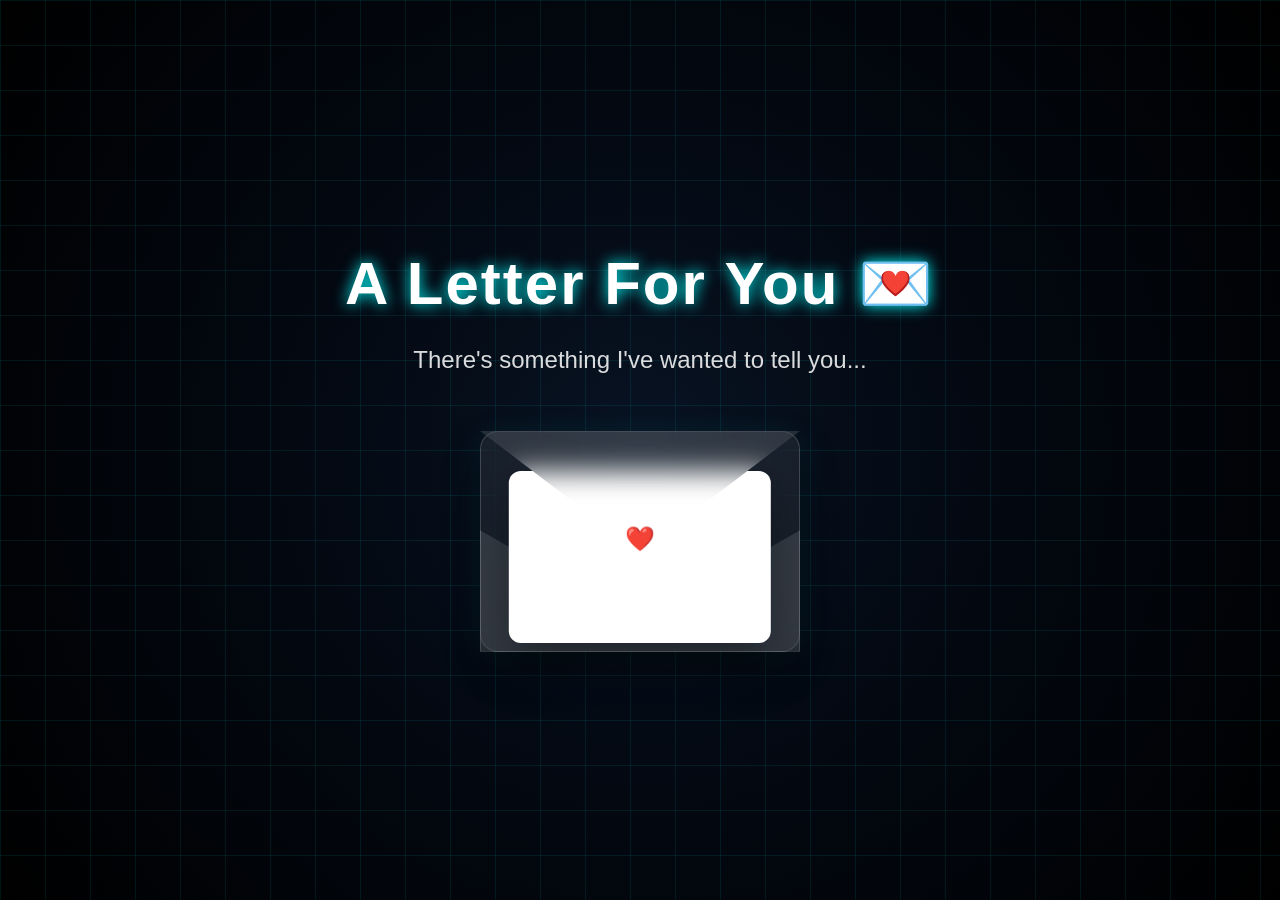
==== letter.html @ 78452a49 "Update letter.html" ====
<!DOCTYPE html>
<html lang="en">

<head>

    <meta charset="UTF-8">

    <meta name="viewport"
          content="width=device-width, initial-scale=1.0">

    <meta name="theme-color" content="#081322">

    <title>A Letter For You</title>

    <link rel="stylesheet" href="style.css">

</head>

<body class="letterPage">

    <div class="letterBackground">

        <!-- Decorative Stars -->
        <div class="letterStars" aria-hidden="true"></div>

        <!-- Intro -->
        <div class="letterIntro">

            <h1>A Letter For You 💌</h1>

            <p>
                There's something I've wanted
                to tell you...
            </p>

            <!-- Envelope -->
            <div class="envelopeContainer">

                <div class="envelope"
                     id="envelope"
                     onclick="openEnvelope()">

                    <div class="envelopeBack"></div>

                    <div class="letterPaper">

                        <div class="letterContent">

                            <h2>Dear SUAR,</h2>

                            <div class="letterBody">

                                <div id="typewriter"></div>

                                <div id="cursor" class="typingCursor"></div>

                                <div id="signature" class="signature">
                                    With love,<br>
                                    Rijin ❤️
                                </div>

                            </div>

                        </div>

                    </div>

                    <div class="envelopeFlap"></div>

                    <div class="envelopeFront"></div>

                    <div class="envelopeSeal">
                        ❤️
                    </div>

                </div>

            </div>

        </div>

    </div>

    <script src="letter.js" defer></script>

</body>

</html>
---- style.css ----
@import url('https://fonts.googleapis.com/css2?family=Cormorant+Garamond:wght@400;500;600;700&family=Poppins:wght@300;400;500;600&display=swap');

*{
    margin:0;
    padding:0;
    box-sizing:border-box;
    font-family:"Segoe UI",sans-serif;
}

html,
body{

    width:100%;
    min-height:100%;

    overflow-x:hidden;

    -webkit-text-size-adjust:100%;

}

body{

    min-height:100vh;
    min-height:100dvh;

    display:flex;
    justify-content:center;
    align-items:center;

    padding:20px;

    overflow:hidden;

    position:relative;

    background:
        radial-gradient(circle at center,#11264a 0%,#081322 45%,#02060d 100%);

}

/* animated grid */

body::before{

    content:"";

    position:absolute;
    inset:0;

    background-image:

    linear-gradient(rgba(0,255,255,.08) 1px,transparent 1px),
    linear-gradient(90deg,rgba(0,255,255,.08) 1px,transparent 1px);

    background-size:45px 45px;

    animation:gridMove 8s linear infinite;

    pointer-events:none;

}

@keyframes gridMove{

    from{
        transform:translateY(0);
    }

    to{
        transform:translateY(45px);
    }

}

.container{

    position:relative;

    width:min(420px,100%);

    padding:clamp(25px,5vw,45px);

    border-radius:20px;

    background:rgba(0,15,30,.75);

    backdrop-filter:blur(15px);
    -webkit-backdrop-filter:blur(15px);

    border:1px solid rgba(0,255,255,.25);

    text-align:center;

    box-shadow:
        0 0 30px rgba(0,255,255,.2),
        inset 0 0 30px rgba(0,255,255,.05);

    z-index:10;

}

.scanner{

    width:clamp(70px,20vw,90px);
    height:clamp(70px,20vw,90px);

    margin:auto;

    border-radius:50%;

    border:3px solid #00f7ff;

    position:relative;

    animation:rotate 5s linear infinite;

}

.pulse{

    position:absolute;

    inset:15px;

    border-radius:50%;

    background:#00f7ff;

    animation:pulse 2s infinite;

}

@keyframes rotate{

    from{
        transform:rotate(0);
    }

    to{
        transform:rotate(360deg);
    }

}

@keyframes pulse{

    0%{
        transform:scale(.3);
        opacity:1;
    }

    100%{
        transform:scale(1.3);
        opacity:0;
    }

}

@media (max-width:768px){

    body{

        padding:16px;

    }

    .container{

        border-radius:16px;

    }

}

h1{

    margin-top:30px;

    color:#00f7ff;

    font-size:clamp(28px,6vw,42px);

    letter-spacing:clamp(2px,1vw,5px);

    text-shadow:0 0 15px cyan;

    text-align:center;

    animation:flicker 3s infinite;

}

@keyframes flicker{

    0%,100%{
        opacity:1;
    }

    50%{
        opacity:.6;
    }

}

.tagline{

    color:#9be7ff;

    margin:18px 0 35px;

    font-size:clamp(14px,2.5vw,18px);

    letter-spacing:clamp(1px,.4vw,2px);

    text-align:center;

}

input{

    width:100%;

    padding:clamp(14px,2vw,16px);

    background:#02111f;

    border:1px solid #00f7ff;

    border-radius:10px;

    color:white;

    font-size:clamp(16px,2.5vw,18px);

    outline:none;

    transition:.3s;

}

input:focus{

    box-shadow:0 0 20px cyan;

}

button{

    width:100%;

    margin-top:22px;

    padding:clamp(14px,2vw,16px);

    border:none;

    border-radius:10px;

    background:#00cfff;

    color:#001018;

    font-size:clamp(16px,2.5vw,18px);

    font-weight:bold;

    cursor:pointer;

    transition:
        transform .3s ease,
        box-shadow .3s ease,
        background .3s ease;

}

button:hover{

    transform:translateY(-3px);

    box-shadow:0 0 25px cyan;

}

button:active{

    transform:scale(.98);

}

#message{

    margin-top:25px;

    font-size:clamp(16px,3vw,20px);

    color:#ff5c5c;

    font-weight:bold;

    text-align:center;

    word-break:break-word;

}

/* ==========================================
   WELCOME PAGE
========================================== */

.welcome-page{

    margin:0;

    width:100%;
    min-height:100vh;
    min-height:100dvh;

    overflow:hidden;

    display:flex;
    justify-content:center;
    align-items:center;

    position:relative;

    background:linear-gradient(to bottom,#020111,#07152f,#102d59,#224f86);

}

/* Moon */

.moon{

    position:absolute;

    top:clamp(20px,6vw,60px);
    right:clamp(20px,8vw,100px);

    width:clamp(90px,18vw,170px);
    height:clamp(90px,18vw,170px);

    border-radius:50%;

    background:#fff9d8;

    box-shadow:
        0 0 40px white,
        0 0 90px rgba(255,255,200,.8),
        0 0 180px rgba(255,255,180,.3);

    animation:moonGlow 5s ease-in-out infinite;

}

@keyframes moonGlow{

    50%{

        box-shadow:
            0 0 70px white,
            0 0 150px rgba(255,255,200,.9),
            0 0 250px rgba(255,255,180,.4);

    }

}

/* Stars */

.stars{

    position:absolute;
    inset:0;

    pointer-events:none;

}

.stars span{

    position:absolute;

    width:3px;
    height:3px;

    background:white;

    border-radius:50%;

    animation:twinkle 2s infinite alternate;

}

@keyframes twinkle{

    from{

        opacity:.2;

        transform:scale(.8);

    }

    to{

        opacity:1;

        transform:scale(2);

    }

}

/* 20 star positions */

.stars span:nth-child(1){top:5%;left:12%;}
.stars span:nth-child(2){top:12%;left:35%;}
.stars span:nth-child(3){top:18%;left:70%;}
.stars span:nth-child(4){top:28%;left:85%;}
.stars span:nth-child(5){top:40%;left:15%;}
.stars span:nth-child(6){top:50%;left:30%;}
.stars span:nth-child(7){top:62%;left:78%;}
.stars span:nth-child(8){top:80%;left:18%;}
.stars span:nth-child(9){top:75%;left:62%;}
.stars span:nth-child(10){top:32%;left:52%;}
.stars span:nth-child(11){top:8%;left:90%;}
.stars span:nth-child(12){top:90%;left:90%;}
.stars span:nth-child(13){top:45%;left:90%;}
.stars span:nth-child(14){top:22%;left:25%;}
.stars span:nth-child(15){top:70%;left:45%;}
.stars span:nth-child(16){top:58%;left:8%;}
.stars span:nth-child(17){top:14%;left:55%;}
.stars span:nth-child(18){top:88%;left:55%;}
.stars span:nth-child(19){top:30%;left:5%;}
.stars span:nth-child(20){top:60%;left:50%;}

/* Shooting Stars */

.shooting-star{

    position:absolute;

    width:clamp(80px,12vw,160px);
    height:2px;

    background:linear-gradient(90deg,white,transparent);

    transform:rotate(-35deg);

    will-change:transform;

}

.s1{

    top:10%;
    left:-20%;

    animation:shoot1 7s linear infinite;

}

.s2{

    top:30%;
    left:-30%;

    animation:shoot2 10s linear infinite;

}

.s3{

    top:55%;
    left:-25%;

    animation:shoot3 12s linear infinite;

}

@keyframes shoot1{

    to{

        transform:translate(120vw,60vh) rotate(-35deg);

    }

}

@keyframes shoot2{

    to{

        transform:translate(120vw,55vh) rotate(-35deg);

    }

}

@keyframes shoot3{

    to{

        transform:translate(120vw,65vh) rotate(-35deg);

    }

}

/* Clouds */

.cloud{

    position:absolute;

    width:250px;
    height:80px;

    background:rgba(255,255,255,.06);

    border-radius:100px;

    filter:blur(15px);

}

.c1{

    top:120px;

    animation:cloudMove1 45s linear infinite;

}

.c2{

    top:280px;

    animation:cloudMove2 60s linear infinite;

}

@keyframes cloudMove1{

    from{
        left:-300px;
    }

    to{
        left:110%;
    }

}

@keyframes cloudMove2{

    from{
        left:110%;
    }

    to{
        left:-300px;
    }

}

/* Glass Card */

.welcome-card{

    width:650px;

    padding:60px;

    border-radius:30px;

    background:rgba(255,255,255,.08);

    backdrop-filter:blur(18px);

    box-shadow:0 0 50px rgba(255,255,255,.15);

    text-align:center;

    color:white;

    animation:fadeUp 1.5s ease;

    z-index:5;

}

@keyframes fadeUp{

    from{

        opacity:0;

        transform:translateY(100px);

    }

    to{

        opacity:1;

        transform:translateY(0);

    }

}

.welcome-card h2{

    color:#87cefa;

    letter-spacing:6px;

    margin-bottom:25px;

}

.welcome-card h1{

    font-size:70px;

    background:linear-gradient(90deg,#ffd54f,#ffffff,#ff8ac9);

    -webkit-background-clip:text;

    -webkit-text-fill-color:transparent;

    animation:titlePulse 3s infinite;

}

@keyframes titlePulse{

    50%{

        transform:scale(1.05);

    }

}

.welcome-card p{

    margin-top:25px;

    font-size:22px;

    color:#f2f2f2;

}

/* Button */

.welcome-card button{

    margin-top:40px;

    padding:18px 40px;

    border:none;

    border-radius:50px;

    width:auto;

    background:linear-gradient(90deg,#5e72eb,#36d1dc);

    color:white;

    font-size:clamp(14px,2vw,18px);

    cursor:pointer;

    transition:.4s;

}

.welcome-card button:hover{

    transform:scale(1.08);

    box-shadow:0 0 35px #36d1dc;

}
body{

    margin:0;

    display:flex;
    justify-content:center;
    align-items:center;

    height:100vh;

    background:linear-gradient(135deg,#0f172a,#1e293b,#334155);

    overflow:hidden;

}

.container{

    width:420px;

    padding:45px;

    border-radius:25px;

    background:rgba(255,255,255,.08);

    backdrop-filter:blur(15px);

    text-align:center;

    box-shadow:
        0 0 50px rgba(0,255,255,.15);

    position:relative;

}

/* rotating ring */

.scan-ring{

    width:90px;
    height:90px;

    border-radius:50%;

    margin:auto;

    border:4px solid rgba(255,255,255,.15);

    border-top:4px solid #00e5ff;

    animation:rotate 2s linear infinite;

}

@keyframes rotate{

    from{
        transform:rotate(0deg);
    }

    to{
        transform:rotate(360deg);
    }

}

.security{

    margin-top:20px;

    color:#00e5ff;

    letter-spacing:4px;

    animation:blink 2s infinite;

}

@keyframes blink{

    50%{
        opacity:.4;
    }

}

.title{

    margin-top:15px;

    font-size:42px;

    color:white;

    animation:slideDown 1s ease;

}

@keyframes slideDown{

    from{

        opacity:0;

        transform:translateY(-50px);

    }

    to{

        opacity:1;

        transform:translateY(0);

    }

}

.subtitle{

    margin-top:12px;

    color:#cbd5e1;

    font-size:clamp(14px,1.7vw,18px);

    animation:fadeIn 2s;

}

@keyframes fadeIn{

    from{
        opacity:0;
    }

    to{
        opacity:1;
    }

}

input{

    width:100%;

    margin-top:30px;

    padding:16px;

    border:none;

    border-radius:12px;

    outline:none;

    font-size:18px;

}

input:focus{

    box-shadow:0 0 25px #00e5ff;

}

button{

    margin-top:25px;

    width:100%;

    padding:16px;

    border:none;

    border-radius:12px;

    background:linear-gradient(90deg,#00bcd4,#2196f3);

    color:white;

    font-size:18px;

    cursor:pointer;

    transition:.4s;

}

button:hover{

    transform:translateY(-3px);

    box-shadow:0 0 30px #00bcd4;

}
/* ==========================================
   WHAT I LIKE ABOUT YOU PAGE
========================================== */


.inside {

    width: 100%;
    min-height: 100vh;
    height: 100dvh;

    overflow: hidden;

    position: relative;

    display: flex;
    justify-content: center;
    align-items: center;


    background:
    linear-gradient(
        rgba(0,0,0,.35),
        rgba(0,0,0,.55)
    ),
    url("background.png");


    background-size: cover;
    background-position: center;
    background-repeat: no-repeat;
}


/* SVG CONNECTION LINES */

.lines{

    position:absolute;

    width:100%;
    height:100%;

    z-index:1;

}


.lines line{

    stroke:#00f7ff;

    stroke-width:2;

    opacity:.5;

    filter:
    drop-shadow(0 0 8px cyan);

}



/* CENTER CIRCLE */

.center{

    position:absolute;

    width:min(260px,55vw);
    height:min(260px,55vw);

    box-sizing:border-box;

    border-radius:50%;

    background:
    rgba(255,255,255,.15);

    backdrop-filter:blur(15px);

    border:
    1px solid rgba(255,255,255,.4);


    display:flex;

    justify-content:center;
    align-items:center;


    text-align:center;

    padding:25px;


    z-index:5;


    box-shadow:

    0 0 40px rgba(0,255,255,.4),

    inset 0 0 30px rgba(255,255,255,.2);

}


.center h1{


    color:white;


    font-size:28px;


    letter-spacing:2px;


    text-shadow:

    0 0 15px cyan;


}



/* BUBBLES */


.bubble{

    position:absolute;

    width:min(170px,28vw);
    height:min(170px,28vw);

    box-sizing:border-box;

    border-radius:50%;

    background:rgba(255,255,255,.16);

    backdrop-filter:blur(18px);
    -webkit-backdrop-filter:blur(18px);

    border:1px solid rgba(255,255,255,.35);


    display:flex;
    justify-content:center;
    align-items:center;


    text-align:center;

    padding:18px;

    color:white;

    font-size:clamp(12px,2vw,22px);

    font-weight:600;

    line-height:1.4;


    z-index:3;

    cursor:pointer;

    user-select:none;


    box-shadow:

        0 0 30px rgba(0,255,255,.25),

        inset 0 0 25px rgba(255,255,255,.15);


    transition:

        transform .35s ease,

        box-shadow .35s ease,

        background .35s ease,

        border-color .35s ease;


    animation:breathe 4s ease-in-out infinite;

}


.bubble:hover:not(.opened){

    transform:scale(1.25);

}


.bubble:active{

    transform:scale(1.08);

}

.bubble{

    animation:breathe 4s ease-in-out infinite;

}

@keyframes breathe{

    0%,100%{

        transform:scale(1);

    }

    50%{

        transform:scale(1.03);

    }

}

.bubble:hover{

    transform:scale(1.12);

}


/* REMOVE OLD CSS ANIMATIONS */

.bubble{

    animation:none;

}
/* ACCESS GRANTED TO INSIDE PAGE TRANSITION */


.welcome-page.leave{


    animation:exitWelcome 0.5s forwards ease;


}



@keyframes exitWelcome{


    0%{

        opacity:1;

        transform:scale(1);

        filter:blur(0);

    }



    50%{

        opacity:.7;

        transform:scale(1.08);

        filter:blur(8px);

    }



    100%{

        opacity:0;

        transform:scale(.75);

        filter:blur(25px);

    }

}

/* Bubble content */

.bubble{

    display:flex;

    flex-direction:column;

    justify-content:center;

    align-items:center;

    overflow:hidden;

}


.emoji{

    font-size:clamp(24px,5vw,52px);

    transition:all .4s ease;

}



.label{

    margin-top:10px;

    font-size:clamp(10px,2vw,18px);

    font-weight:600;


    opacity:0;

    max-height:0;


    transform:translateY(15px);


    transition:

        opacity .35s ease,

        transform .35s ease,

        max-height .35s ease;

}



.bubble:hover{

    transform:scale(1.25);

}



.bubble:active:not(.opened){

    transform:scale(1.15);

}



.bubble:hover .emoji{

    font-size:clamp(20px,4vw,44px);

}



.bubble:hover .label{

    opacity:1;

    max-height:50px;

    transform:translateY(0);

}

/* ===========================
   POPUP
=========================== */

.overlay{

    position:fixed;

    top:0;
    left:0;

    width:100%;
    height:100dvh;

    display:flex;
    justify-content:center;
    align-items:center;

    padding:20px;

    box-sizing:border-box;

    background:rgba(0,0,0,.65);

    backdrop-filter:blur(12px);
    -webkit-backdrop-filter:blur(12px);

    opacity:0;
    visibility:hidden;

    transition:opacity .4s ease, visibility .4s ease;

    z-index:9999;

}

.overlay.show{

    opacity:1;
    visibility:visible;

}

.popup{

    position:relative;

    overflow:hidden;

    width:min(1000px,92vw);

    min-height:320px;

    padding:clamp(20px,4vw,40px) clamp(20px,5vw,65px);

    border-radius:35px;

    background:rgba(255,255,255,.08);

    backdrop-filter:blur(22px);
    -webkit-backdrop-filter:blur(22px);

    border:1px solid rgba(255,255,255,.25);

    color:white;

    box-shadow:0 0 50px rgba(0,255,255,.25);

    animation:popupOpen .45s ease;

}

.popupImage{

    position:absolute;

    inset:0;

    background-size:cover;

    background-position:center;

    background-repeat:no-repeat;

    opacity:.35;

    z-index:0;

    transition:.6s ease;

}

.popup-header,
.popup p,
.popupAction{

    position:relative;

    z-index:2;

}

@keyframes popupOpen{

    from{

        opacity:0;
        transform:translateY(50px) scale(.9);

    }

    to{

        opacity:1;
        transform:translateY(0) scale(1);

    }

}

.popup h2{

    font-family:'Cormorant Garamond', serif;

    font-size:clamp(28px,5vw,52px);

    font-weight:700;

    text-align:center;

    color:#fff8e7;

    letter-spacing:2px;

    margin-bottom:25px;

    text-shadow:
        0 0 12px rgba(255,255,255,.5),
        0 0 30px rgba(255,215,170,.35);

}

.popup p{

    font-family:'Cormorant Garamond', serif;

    font-size:clamp(16px,2.5vw,25px);

    font-weight:500;

    line-height:1.5;

    color:rgba(255,255,255,.98);

    text-align:justify;

    text-shadow:
        0 2px 8px rgba(0,0,0,.75);

    letter-spacing:.4px;

}

.closeBtn{

    float:right;

    width:clamp(38px,6vw,45px);
    height:clamp(38px,6vw,45px);

    border:none;

    border-radius:50%;

    background:rgba(255,255,255,.15);

    color:white;

    font-size:clamp(16px,2vw,20px);

    cursor:pointer;

    transition:.3s;

}

.closeBtn:hover{

    background:#00d9ff;

    color:black;

}

.closeBtn:active{

    transform:scale(.95);

}

@media (max-width:768px){

    .popup{

        min-height:auto;

        border-radius:25px;

    }

    .popup p{

        text-align:left;

    }

}

/* ===========================
   POPUP HEADER
=========================== */

.popup-header{

    text-align:center;

    margin-bottom:clamp(20px,4vw,30px);

}

.popup-emoji{

    font-size:clamp(48px,10vw,80px);

    margin-bottom:12px;

    animation:emojiFloat 3s ease-in-out infinite;

    text-shadow:
        0 0 20px rgba(255,255,255,.5),
        0 0 40px rgba(255,210,120,.4);

}

.popup h2{

    font-family:'Cormorant Garamond', serif;

    font-size:clamp(28px,5vw,52px);

    font-weight:700;

    color:#fff7df;

    margin:0;

    letter-spacing:2px;

    text-shadow:
        0 0 12px rgba(255,255,255,.4);

}

.divider{

    width:min(180px,60vw);

    height:2px;

    margin:22px auto;

    background:linear-gradient(
        to right,
        transparent,
        #ffd56b,
        white,
        #ffd56b,
        transparent
    );

    box-shadow:0 0 12px rgba(255,213,107,.6);

}

@keyframes emojiFloat{

    0%,100%{

        transform:translateY(0);

    }

    50%{

        transform:translateY(-8px);

    }

}

/* ===========================
   POPUP ACTION
=========================== */

.popupAction{

    width:fit-content;

    max-width:min(90%,500px);

    margin:clamp(25px,5vw,40px) auto 0;

    padding:clamp(12px,2vw,16px) clamp(22px,5vw,34px);

    border-radius:50px;

    background:rgba(255,255,255,.12);

    backdrop-filter:blur(15px);
    -webkit-backdrop-filter:blur(15px);

    border:1px solid rgba(255,255,255,.25);

    color:#fff7df;

    font-family:'Cormorant Garamond', serif;

    font-size:clamp(18px,2.5vw,24px);

    font-weight:600;

    text-align:center;

    cursor:pointer;

    user-select:none;

    transition:
        transform .35s ease,
        background .35s ease,
        box-shadow .35s ease;

    box-shadow:
        0 0 20px rgba(255,255,255,.15);

}

.popupAction:hover{

    transform:translateY(-4px) scale(1.04);

    background:rgba(255,255,255,.22);

    box-shadow:
        0 0 35px rgba(255,215,120,.45);

}

.popupAction:active{

    transform:scale(.97);

}
/* ==========================================
   PAGE LEAVE ANIMATION
========================================== */

body.leave{

    animation: pageLeave 1.2s ease forwards;

}

@keyframes pageLeave{

    from{

        opacity:1;
        transform:scale(1);

    }

    to{

        opacity:0;
        transform:scale(1.08);

    }

}

/* ==========================================
   OPENED BUBBLE
========================================== */

.bubble.opened{

    background: rgba(0,255,255,.28) !important;

    border: 2px solid cyan !important;

    box-shadow:
        0 0 20px cyan,
        0 0 45px rgba(0,255,255,.8),
        inset 0 0 20px rgba(255,255,255,.25) !important;

    transform: scale(0.85);

}
/* ==========================================
   FINAL SURPRISE BUTTON
========================================== */

.finalUnlock{

    position:fixed;

    left:50%;
    bottom:40px;

    transform:translateX(-50%) scale(.8);

    padding:18px 36px;

    border-radius:50px;

    background:rgba(255,255,255,.12);

    backdrop-filter:blur(18px);
    -webkit-backdrop-filter:blur(18px);

    border:2px solid rgba(255,255,255,.35);

    color:white;

    font-size:22px;
    font-weight:700;

    letter-spacing:1px;

    cursor:pointer;

    z-index:999;

    opacity:0;

    visibility:hidden;

    pointer-events:none;

    transition:
        opacity .6s ease,
        transform .6s ease,
        box-shadow .6s ease;

    box-shadow:
        0 0 25px rgba(0,255,255,.35);

}

/* Visible state */

.finalUnlock.show{

    opacity:1;

    visibility:visible;

    pointer-events:auto;

    transform:translateX(-50%) scale(1);

    box-shadow:
        0 0 25px cyan,
        0 0 60px rgba(0,255,255,.8);

}
/* ==========================================
   GLASS ALERT
========================================== */

.glassAlert{

    position:fixed;

    top:40px;
    left:50%;

    transform:translateX(-50%) translateY(-30px);

    width:min(92vw,500px);

    padding:25px;

    text-align:center;

    color:white;

    font-size:clamp(14px,1.8vw,18px);

    font-weight:600;

    line-height:1.5;

    background:rgba(255,255,255,.14);

    backdrop-filter:blur(18px);
    -webkit-backdrop-filter:blur(18px);

    border:1px solid rgba(255,255,255,.35);

    border-radius:25px;

    box-shadow:
        0 0 25px cyan,
        inset 0 0 25px rgba(255,255,255,.2);

    z-index:2000;

    opacity:0;

    pointer-events:none;

    transition:
        opacity .5s ease,
        transform .5s ease;

}

.glassAlert.show{

    opacity:1;

    transform:translateX(-50%) translateY(0);

}
.alertTitle{

    font-size:clamp(11px,1.3vw,16px);

    font-weight:700;

    white-space:nowrap;

    letter-spacing:.2px;

}

.alertText{

    margin-top:12px;

    font-size:clamp(16px,2vw,22px);

    font-weight:600;

}
/* ===========================
   FINAL TRANSITION SCREEN
=========================== */

.endingScreen{

    position:fixed;
    inset:0;

    display:flex;
    justify-content:center;
    align-items:center;

    overflow:hidden;

    background:
        radial-gradient(circle at center,
        #081322 0%,
        #030811 45%,
        #000 100%);

    z-index:5000;

    opacity:0;
    visibility:hidden;

    transition:
        opacity 1.2s ease,
        visibility 1.2s ease;

}

.endingScreen.show{

    opacity:1;
    visibility:visible;

}


/* ===========================
   SOFT VIGNETTE
=========================== */

.endingScreen::before{

    content:"";

    position:absolute;
    inset:0;

    pointer-events:none;

    background:radial-gradient(
        circle,
        transparent 40%,
        rgba(0,0,0,.18) 70%,
        rgba(0,0,0,.65) 100%
    );

    z-index:2;

}


/* ===========================
   ENDING TEXT
=========================== */

.endingText{

    position:relative;
    z-index:20;

    color:#fff;

    font-size:clamp(30px,5vw,58px);

    font-weight:700;

    letter-spacing:2px;

    text-align:center;

    padding:0 20px;

    opacity:0;

    transform:translateY(20px);

    transition:all 1s ease;

    animation:
        textGlow 5s ease-in-out infinite,
        floatText 7s ease-in-out infinite;

}

.endingScreen.show .endingText{

    opacity:1;

    transform:translateY(0);

}


/* ===========================
   TEXT ANIMATION
=========================== */

@keyframes floatText{

    0%,100%{

        transform:translateY(0);

    }

    50%{

        transform:translateY(-6px);

    }

}

@keyframes textGlow{

    0%,100%{

        text-shadow:
            0 0 10px rgba(255,255,255,.25),
            0 0 20px rgba(0,255,255,.12);

    }

    50%{

        text-shadow:
            0 0 18px rgba(255,255,255,.85),
            0 0 40px rgba(0,255,255,.35),
            0 0 80px rgba(0,255,255,.15);

    }

}


/* ===========================
   STAR LAYERS
=========================== */

.endingStars{

    position:absolute;

    inset:0;

    overflow:hidden;

    pointer-events:none;

}

/* Far */

.starsFar{

    opacity:.30;

    animation:starDriftFar 40s ease-in-out infinite;

}

/* Middle */

.starsMid{

    opacity:.60;

    animation:starDriftMid 28s ease-in-out infinite;

}

/* Near */

.starsNear{

    opacity:.95;

    animation:starDriftNear 18s ease-in-out infinite;

}


/* ===========================
   INDIVIDUAL STARS
=========================== */

.endingStars span{

    position:absolute;

    border-radius:50%;

    background:#fff;

    box-shadow:
        0 0 6px rgba(255,255,255,.9),
        0 0 14px rgba(255,255,255,.45);

    animation:twinkle ease-in-out infinite;

    will-change:transform,opacity;

}


/* ===========================
   STAR MOVEMENT
=========================== */

@keyframes starDriftFar{

    0%,100%{
        transform:
            translateY(0)
            translateX(0);
    }

    50%{
        transform:
            translateY(-6px)
            translateX(4px);
    }

}

@keyframes starDriftMid{

    0%,100%{
        transform:
            translateY(0)
            translateX(0);
    }

    50%{
        transform:
            translateY(-10px)
            translateX(-6px);
    }

}

@keyframes starDriftNear{

    0%,100%{
        transform:
            translateY(0)
            translateX(0);
    }

    50%{
        transform:
            translateY(-16px)
            translateX(8px);
    }

}


/* ===========================
   STAR TWINKLE
=========================== */

@keyframes twinkle{

    0%{
        opacity:.15;
        transform:scale(.6);
    }

    25%{
        opacity:.45;
        transform:scale(.9);
    }

    50%{
        opacity:1;
        transform:scale(1.4);
    }

    75%{
        opacity:.55;
        transform:scale(1);
    }

    100%{
        opacity:.15;
        transform:scale(.6);
    }

}

/* ===========================
   SHOOTING STARS
=========================== */

.shootingStars{

    position:absolute;
    inset:0;

    overflow:hidden;
    pointer-events:none;

    z-index:5;

}

.shootingStar{

    position:absolute;

    width:2px;
    height:2px;

    border-radius:50%;

    background:#fff;

    box-shadow:
        0 0 6px rgba(255,255,255,.95),
        0 0 14px rgba(255,255,255,.6);

}

.shootingStar::after{

    content:"";

    position:absolute;

    top:50%;
    left:-140px;

    width:140px;
    height:2px;

    transform:translateY(-50%);

    background:linear-gradient(
        to left,
        rgba(255,255,255,.9),
        transparent
    );

}

@keyframes shooting{

    from{
        transform:translate(0,0);
        opacity:0;
    }

    10%{
        opacity:1;
    }

    to{
        transform:translate(-450px,450px);
        opacity:0;
    }

}

/* ==========================================
   LETTER PAGE
========================================== */

.letterPage{

    margin:0;
    padding:0;

    width:100%;
    min-height:100vh;
    min-height:100dvh;

    overflow:hidden;

    background:
        radial-gradient(circle at center,
        #081322 0%,
        #030811 45%,
        #000 100%);

    display:flex;
    justify-content:center;
    align-items:center;

    font-family:Arial, Helvetica, sans-serif;

    -webkit-tap-highlight-color:transparent;

}

.letterBackground{

    position:relative;

    width:100%;
    height:100%;

    display:flex;
    justify-content:center;
    align-items:center;

    overflow:hidden;

    padding:24px;

    box-sizing:border-box;

}

.letterIntro{

    position:relative;

    z-index:10;

    text-align:center;

    width:min(90%,700px);

    animation:fadeInUp 1.2s ease;

}

.letterIntro h1{

    color:#fff;

    font-size:clamp(34px,5vw,60px);

    margin:0 0 20px;

    letter-spacing:2px;

    line-height:1.2;

    animation:textGlow 5s ease-in-out infinite;

}

.letterIntro p{

    color:rgba(255,255,255,.85);

    font-size:clamp(18px,2vw,24px);

    line-height:1.7;

    margin:0;

}

@keyframes fadeInUp{

    from{

        opacity:0;
        transform:translateY(25px);

    }

    to{

        opacity:1;
        transform:translateY(0);

    }

}

/* ==========================================
   ENVELOPE
========================================== */

.envelopeContainer{

    margin-top:50px;

    display:flex;
    justify-content:center;
    align-items:center;

    width:100%;

}

.envelope{

    position:relative;

    width:min(320px,85vw);
    aspect-ratio:1.45/1;

    cursor:pointer;

    animation:floatEnvelope 4s ease-in-out infinite;

    transition:
        all .9s ease;

    user-select:none;
    -webkit-user-select:none;

    z-index:10;

}

.envelope:hover{

    transform:scale(1.03);

}

/* ===========================
   EXPANDED STATE
=========================== */

.envelope.expanded{

    position:fixed;

    left:50%;
    top:50%;

    transform:translate(-50%,-50%);

    width:min(92vw,760px);

    height:min(88dvh,900px);

    aspect-ratio:auto;

    animation:none;

    cursor:default;

    z-index:9999;

}

/* ===========================
   BACK
=========================== */

.envelopeBack{

    position:absolute;
    inset:0;

    border-radius:18px;

    background:rgba(255,255,255,.08);

    backdrop-filter:blur(18px);
    -webkit-backdrop-filter:blur(18px);

    border:1px solid rgba(255,255,255,.18);

    box-shadow:
        0 15px 35px rgba(0,0,0,.35),
        0 0 30px rgba(0,255,255,.08);

}

/* ===========================
   FRONT
=========================== */

.envelopeFront{

    position:absolute;

    left:0;
    bottom:0;

    width:100%;
    height:55%;

    background:rgba(255,255,255,.12);

    backdrop-filter:blur(14px);
    -webkit-backdrop-filter:blur(14px);

    border:1px solid rgba(255,255,255,.15);

    clip-path:polygon(
        0 0,
        50% 75%,
        100% 0,
        100% 100%,
        0 100%
    );

    transition:opacity .5s ease;

}

/* ===========================
   FLAP
=========================== */

.envelopeFlap{

    position:absolute;

    top:0;
    left:0;

    width:100%;
    height:55%;

    background:rgba(255,255,255,.10);

    backdrop-filter:blur(14px);
    -webkit-backdrop-filter:blur(14px);

    clip-path:polygon(
        0 0,
        50% 100%,
        100% 0
    );

    transform-origin:top;

    z-index:6;

    transition:
        transform .9s ease,
        opacity .5s ease;

}

/* ===========================
   LETTER PAPER
=========================== */

.letterPaper{

    position:absolute;

    left:50%;
    top:18%;

    transform:translateX(-50%);

    width:82%;
    height:78%;

    background:#fff;

    border-radius:12px;

    box-shadow:
        0 20px 50px rgba(0,0,0,.35);

    overflow:hidden;

    z-index:2;

    transition:
        width .9s ease,
        height .9s ease,
        top .9s ease,
        left .9s ease,
        border-radius .9s ease,
        transform .9s ease;

}

.envelope.expanded .letterPaper{

    left:0;
    top:0;

    width:100%;
    height:100%;

    transform:none;

    border-radius:22px;

}

/* ===========================
   SEAL
=========================== */

.envelopeSeal{

    position:absolute;

    left:50%;
    top:49%;

    transform:translate(-50%,-50%);

    width:52px;
    height:52px;

    border-radius:50%;

    display:flex;
    justify-content:center;
    align-items:center;

    background:rgba(255,255,255,.18);

    backdrop-filter:blur(10px);
    -webkit-backdrop-filter:blur(10px);

    border:1px solid rgba(255,255,255,.22);

    font-size:24px;

    z-index:8;

    box-shadow:
        0 0 18px rgba(255,255,255,.20);

    transition:
        opacity .45s ease,
        transform .45s ease;

}

/* ===========================
   OPEN ANIMATION
=========================== */

.envelope.open .envelopeSeal{

    opacity:0;

    transform:
        translate(-50%,-50%)
        scale(.5);

}

.envelope.open .envelopeFlap{

    transform:rotateX(180deg);

}

.envelope.open .letterPaper{

    transform:
        translateX(-50%)
        translateY(-95px);

}

/* ===========================
   EXPANDED CLEANUP
=========================== */

.envelope.expanded .envelopeBack,
.envelope.expanded .envelopeFront,
.envelope.expanded .envelopeFlap,
.envelope.expanded .envelopeSeal{

    opacity:0;

    pointer-events:none;

}

/* ===========================
   FLOATING ANIMATION
=========================== */

@keyframes floatEnvelope{

    0%,100%{

        transform:translateY(0);

    }

    50%{

        transform:translateY(-10px);

    }

}

/* ==========================================
   ENVELOPE OPEN STATE
========================================== */

.envelope.open .envelopeSeal{

    opacity:0;

    transform:
        translate(-50%,-50%)
        scale(.5);

    transition:
        all .45s ease;

}

.envelope.open .envelopeFlap{

    transform:rotateX(180deg);

    transition:
        transform .9s ease;

}

.envelope.open .letterPaper{

    transform:
        translateX(-50%)
        translateY(-95px);

    transition:
        transform 1.1s ease;

}

.envelope.open{

    animation:none;

}

/* ==========================================
   LETTER PAPER CONTENT
========================================== */

.letterPaper{

    overflow:hidden;

    transform-origin:bottom center;

}

/* ===========================
   LETTER CONTENT
=========================== */

.letterContent{

    width:100%;
    height:100%;

    box-sizing:border-box;

    padding:clamp(24px,5vw,60px);

    overflow-y:auto;
    overflow-x:hidden;

    opacity:0;

    color:#2b2b2b;

    font-family:Georgia, "Times New Roman", serif;

    font-size:clamp(17px,2vw,22px);

    line-height:1.9;

    scroll-behavior:smooth;

    transition:opacity .7s ease;

    -webkit-overflow-scrolling:touch;

}

/* Scrollbar (Desktop) */

.letterContent::-webkit-scrollbar{

    width:6px;

}

.letterContent::-webkit-scrollbar-thumb{

    background:rgba(0,0,0,.18);

    border-radius:20px;

}

/* Firefox */

.letterContent{

    scrollbar-width:thin;

}

/* ===========================
   HEADING
=========================== */

.letterContent h2{

    margin:0 0 30px;

    text-align:center;

    color:#1b1b1b;

    font-size:clamp(28px,4vw,40px);

    font-weight:normal;

    letter-spacing:1px;

}

/* ===========================
   SHOW CONTENT
=========================== */

.envelope.expanded .letterContent{

    opacity:1;

    transition-delay:.4s;

}

/* ===========================
   PAPER TEXTURE
=========================== */

.letterPaper::before{

    content:"";

    position:absolute;

    inset:0;

    pointer-events:none;

    opacity:.06;

    background:

        radial-gradient(circle at 20% 30%,
        rgba(0,0,0,.08) 1px,
        transparent 1px),

        radial-gradient(circle at 80% 60%,
        rgba(0,0,0,.05) 1px,
        transparent 1px);

    background-size:
        18px 18px,
        24px 24px;

}

/* ===========================
   EXPANDED LETTER GLOW
=========================== */

.envelope.expanded{

    box-shadow:

        0 0 60px rgba(255,255,255,.10),

        0 0 120px rgba(0,255,255,.10);

}

/* ==========================================
   TYPEWRITER
========================================== */

#typewriter{

    white-space:pre-wrap;

    word-break:break-word;

    overflow-wrap:break-word;

}

.typingCursor{

    display:inline-block;

    width:3px;

    height:1.2em;

    margin-left:4px;

    background:#333;

    vertical-align:bottom;

    animation:blink .8s infinite;

}

@keyframes blink{

    0%,50%{

        opacity:1;

    }

    51%,100%{

        opacity:0;

    }

}

/* ==========================================
   LETTER BODY
========================================== */

.letterBody{

    position:relative;

    width:100%;

    min-height:100%;

}

#typewriter{

    white-space:pre-wrap;

    word-break:break-word;

    overflow-wrap:break-word;

}

#typewriter p{

    margin:0 0 26px;

    opacity:0;

    transform:translateY(14px);

    animation:paragraphReveal .8s ease forwards;

}

@keyframes paragraphReveal{

    from{

        opacity:0;

        transform:translateY(14px);

    }

    to{

        opacity:1;

        transform:translateY(0);

    }

}
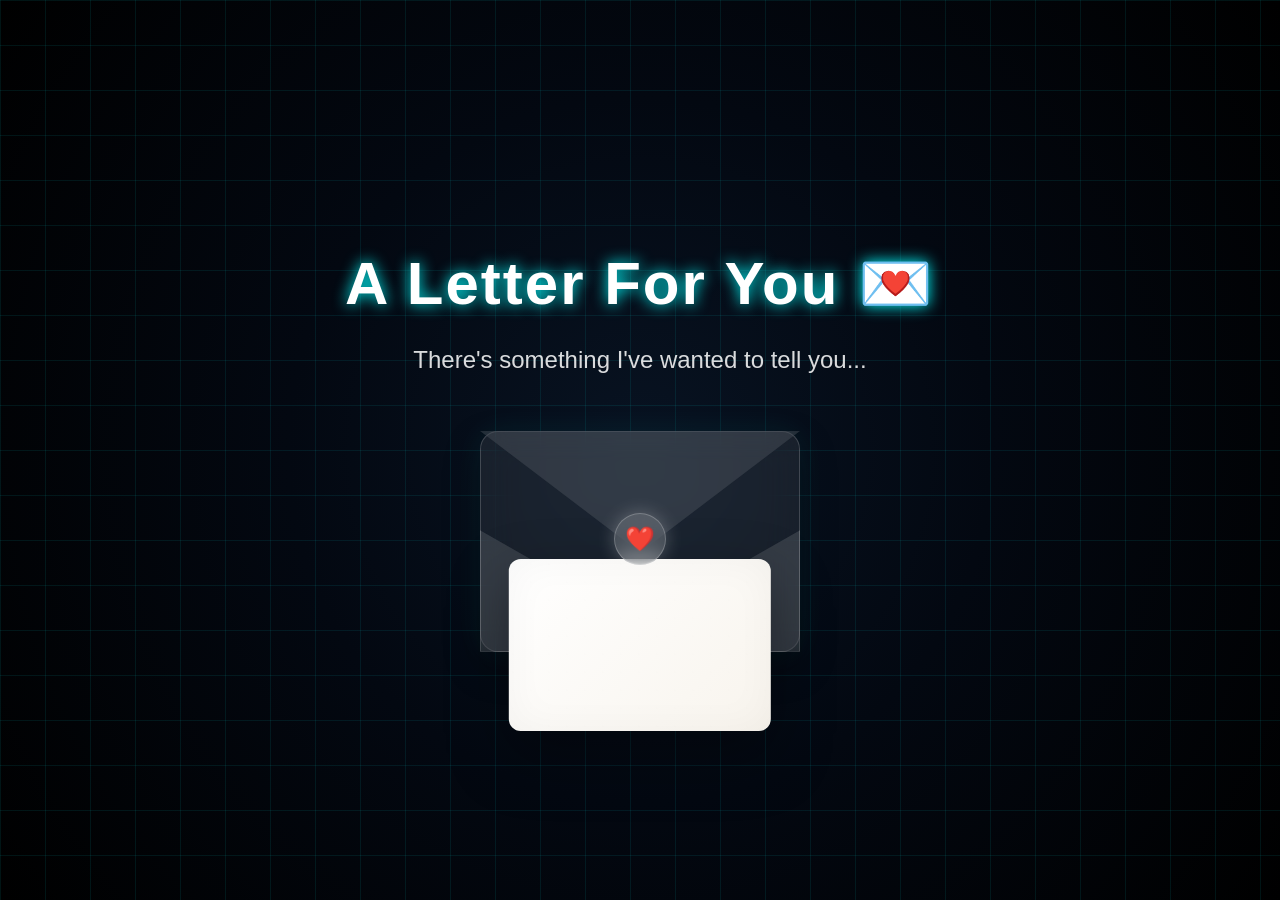
==== commit b7477f68: "Refactor HTML structure for letter layout" ====
--- a/letter.html
+++ b/letter.html
@@ -33,56 +33,72 @@
                 to tell you...
             </p>
 
-            <!-- Envelope -->
-            <div class="envelopeContainer">
+           <!-- Envelope -->
+<div class="envelopeContainer">
 
-                <div class="envelope"
-                     id="envelope"
-                     onclick="openEnvelope()">
+    <div class="envelope"
+         id="envelope"
+         onclick="openEnvelope()">
 
-                    <div class="envelopeBack"></div>
+        <div class="envelopeBack"></div>
 
-                    <div class="letterPaper">
 
-                        <div class="letterContent">
+        <div class="letterPaper">
 
-                            <h2>Dear SUAR,</h2>
+            <div class="letterContent">
 
-                            <div class="letterBody">
+                <h2>Dear SUAR,</h2>
 
-                                <div id="typewriter"></div>
 
-                                <div id="cursor" class="typingCursor"></div>
+                <div class="letterBody">
 
-                                <div id="signature" class="signature">
-                                    With love,<br>
-                                    Rijin ❤️
-                                </div>
+                    <div id="typewriter"></div>
 
-                            </div>
 
-                        </div>
+                    <div id="cursor" class="typingCursor"></div>
+
+
+                    <div id="signature" class="signature">
+
+                        With love,<br>
+
+                        Rijin <span>❤️</span>
 
                     </div>
 
-                    <div class="envelopeFlap"></div>
 
-                    <div class="envelopeFront"></div>
+                    <div id="finalMessage" class="finalMessage">
 
-                    <div class="envelopeSeal">
-                        ❤️
+                        <h2>
+                            Thank you for being you ❤️
+                        </h2>
+
+                        <p>
+                            Never change.
+                        </p>
+
                     </div>
+
 
                 </div>
 
+
             </div>
+
 
         </div>
 
+
+        <div class="envelopeFlap"></div>
+
+        <div class="envelopeFront"></div>
+
+
+        <div class="envelopeSeal">
+            ❤️
+        </div>
+
+
     </div>
 
-    <script src="letter.js" defer></script>
-
-</body>
-
-</html>
+</div>
--- a/style.css
+++ b/style.css
@@ -2220,149 +2220,250 @@
 .letterPage{
 
     margin:0;
+
     padding:0;
 
+
     width:100%;
+
     min-height:100vh;
+
     min-height:100dvh;
 
+
     overflow:hidden;
 
+
     background:
-        radial-gradient(circle at center,
-        #081322 0%,
-        #030811 45%,
-        #000 100%);
+        radial-gradient(
+            circle at center,
+            #081322 0%,
+            #030811 45%,
+            #000 100%
+        );
+
+
+    transition:
+        background 2s ease;
+
+
+    display:flex;
+
+    justify-content:center;
+
+    align-items:center;
+
+
+    font-family:
+        Arial,
+        Helvetica,
+        sans-serif;
+
+
+    -webkit-tap-highlight-color:transparent;
+
+}
+
+
+/* ==========================================
+   FINAL CINEMATIC MODE
+========================================== */
+
+.letterPage.finalMode{
+
+    background:
+        radial-gradient(
+            circle at center,
+            #182b45 0%,
+            #07101d 45%,
+            #000 100%
+        );
+
+}
+
+
+/* ==========================================
+   LETTER BACKGROUND
+========================================== */
+
+.letterBackground{
+
+    position:relative;
+
+
+    width:100%;
+
+    height:100%;
+
+
+    display:flex;
+
+    justify-content:center;
+
+    align-items:center;
+
+
+    overflow:hidden;
+
+
+    padding:24px;
+
+
+    box-sizing:border-box;
+
+}
+
+/* ==========================================
+   LETTER INTRO
+========================================== */
+
+.letterIntro{
+
+    position:relative;
+
+    z-index:10;
+
+    text-align:center;
+
+    width:min(90%,700px);
+
+    animation:
+        fadeInUp 1.2s ease;
+
+}
+
+
+/* ==========================================
+   TITLE
+========================================== */
+
+.letterIntro h1{
+
+    color:#fff;
+
+    font-size:
+        clamp(34px,5vw,60px);
+
+    margin:
+        0 0 20px;
+
+    letter-spacing:2px;
+
+    line-height:1.2;
+
+    animation:
+        textGlow 5s ease-in-out infinite;
+
+}
+
+
+/* ==========================================
+   INTRO TEXT
+========================================== */
+
+.letterIntro p{
+
+    color:
+        rgba(255,255,255,.85);
+
+    font-size:
+        clamp(18px,2vw,24px);
+
+    line-height:1.7;
+
+    margin:0;
+
+}
+
+
+/* ==========================================
+   INTRO ENTRY ANIMATION
+========================================== */
+
+@keyframes fadeInUp{
+
+    from{
+
+        opacity:0;
+
+        transform:
+            translateY(25px);
+
+    }
+
+
+    to{
+
+        opacity:1;
+
+        transform:
+            translateY(0);
+
+    }
+
+}
+/* ==========================================
+   ENVELOPE
+========================================== */
+
+.envelopeContainer{
+
+    margin-top:50px;
 
     display:flex;
     justify-content:center;
     align-items:center;
 
-    font-family:Arial, Helvetica, sans-serif;
-
-    -webkit-tap-highlight-color:transparent;
-
-}
-
-.letterBackground{
+    width:100%;
+
+}
+
+
+.envelope{
 
     position:relative;
 
-    width:100%;
-    height:100%;
-
-    display:flex;
-    justify-content:center;
-    align-items:center;
-
-    overflow:hidden;
-
-    padding:24px;
-
-    box-sizing:border-box;
-
-}
-
-.letterIntro{
-
-    position:relative;
+    width:min(320px,85vw);
+
+    aspect-ratio:1.45/1;
+
+    cursor:pointer;
+
+    animation:
+        floatEnvelope 4s ease-in-out infinite;
+
+    transition:
+        transform .6s ease;
+
+    user-select:none;
+
+    -webkit-user-select:none;
+
+    touch-action:manipulation;
 
     z-index:10;
 
-    text-align:center;
-
-    width:min(90%,700px);
-
-    animation:fadeInUp 1.2s ease;
-
-}
-
-.letterIntro h1{
-
-    color:#fff;
-
-    font-size:clamp(34px,5vw,60px);
-
-    margin:0 0 20px;
-
-    letter-spacing:2px;
-
-    line-height:1.2;
-
-    animation:textGlow 5s ease-in-out infinite;
-
-}
-
-.letterIntro p{
-
-    color:rgba(255,255,255,.85);
-
-    font-size:clamp(18px,2vw,24px);
-
-    line-height:1.7;
-
-    margin:0;
-
-}
-
-@keyframes fadeInUp{
-
-    from{
-
-        opacity:0;
-        transform:translateY(25px);
-
-    }
-
-    to{
-
-        opacity:1;
-        transform:translateY(0);
-
-    }
-
-}
-
-/* ==========================================
-   ENVELOPE
-========================================== */
-
-.envelopeContainer{
-
-    margin-top:50px;
-
-    display:flex;
-    justify-content:center;
-    align-items:center;
-
-    width:100%;
-
-}
-
-.envelope{
-
-    position:relative;
-
-    width:min(320px,85vw);
-    aspect-ratio:1.45/1;
-
-    cursor:pointer;
-
-    animation:floatEnvelope 4s ease-in-out infinite;
-
-    transition:
-        all .9s ease;
-
-    user-select:none;
-    -webkit-user-select:none;
-
-    z-index:10;
-
-}
-
-.envelope:hover{
-
-    transform:scale(1.03);
+}
+
+
+/* Desktop hover only */
+
+@media (hover:hover){
+
+    .envelope:hover{
+
+        transform:scale(1.03);
+
+    }
+
+}
+
+
+/* Stop floating during opening */
+
+.envelope.open{
+
+    animation:none;
 
 }
 
@@ -2450,9 +2551,9 @@
 
 }
 
-/* ===========================
-   FLAP
-=========================== */
+/* ==========================================
+   ENVELOPE FLAP
+========================================== */
 
 .envelopeFlap{
 
@@ -2477,11 +2578,26 @@
 
     transform-origin:top;
 
+    transform:rotateX(0deg);
+
+    transition:
+        transform .9s cubic-bezier(.22,.61,.36,1),
+        opacity .5s ease;
+
+    backface-visibility:hidden;
+    -webkit-backface-visibility:hidden;
+
     z-index:6;
 
-    transition:
-        transform .9s ease,
-        opacity .5s ease;
+}
+
+/* ==========================================
+   OPEN ENVELOPE FLAP
+========================================== */
+
+.envelope.open .envelopeFlap{
+
+    transform:rotateX(180deg);
 
 }
 
@@ -2494,51 +2610,95 @@
     position:absolute;
 
     left:50%;
-    top:18%;
-
-    transform:translateX(-50%);
+
+    top:58%;
+
+    transform:
+        translate(-50%,0);
 
     width:82%;
+
     height:78%;
 
-    background:#fff;
+    background:
+    linear-gradient(
+        135deg,
+        #ffffff,
+        #f8f4ed
+    );
 
     border-radius:12px;
 
     box-shadow:
-        0 20px 50px rgba(0,0,0,.35);
+    0 25px 60px rgba(0,0,0,.35),
+    inset 0 0 40px rgba(0,0,0,.04);
 
     overflow:hidden;
 
     z-index:2;
 
     transition:
+        transform .9s cubic-bezier(.22,.61,.36,1),
         width .9s ease,
         height .9s ease,
-        top .9s ease,
-        left .9s ease,
         border-radius .9s ease,
-        transform .9s ease;
-
-}
+        box-shadow .9s ease;
+
+}
+
+/* ===========================
+   PAPER TEXTURE
+=========================== */
+
+.letterPaper::before{
+
+    content:"";
+
+    position:absolute;
+
+    inset:0;
+
+    background:
+        radial-gradient(
+            rgba(0,0,0,.04) 1px,
+            transparent 1px
+        );
+
+    background-size:
+        4px 4px;
+
+    opacity:.25;
+
+    pointer-events:none;
+
+    z-index:1;
+
+}
+
+/* ===========================
+   PAPER EXPANSION
+=========================== */
 
 .envelope.expanded .letterPaper{
 
-    left:0;
-    top:0;
-
-    width:100%;
-    height:100%;
-
-    transform:none;
-
-    border-radius:22px;
-
-}
-
-/* ===========================
-   SEAL
-=========================== */
+    transform:
+        translate(-50%,-42%)
+        scale(1.02);
+
+    width:92%;
+
+    height:90%;
+
+    border-radius:18px;
+
+    box-shadow:
+
+        0 30px 70px rgba(0,0,0,.4);
+
+}
+/* ==========================================
+   ENVELOPE SEAL
+========================================== */
 
 .envelopeSeal{
 
@@ -2547,15 +2707,19 @@
     left:50%;
     top:49%;
 
-    transform:translate(-50%,-50%);
+    transform:
+        translate(-50%,-50%);
 
     width:52px;
+
     height:52px;
 
     border-radius:50%;
 
     display:flex;
+
     justify-content:center;
+
     align-items:center;
 
     background:rgba(255,255,255,.18);
@@ -2570,11 +2734,26 @@
     z-index:8;
 
     box-shadow:
-        0 0 18px rgba(255,255,255,.20);
+        0 0 18px rgba(255,255,255,.25);
 
     transition:
-        opacity .45s ease,
-        transform .45s ease;
+        opacity .5s ease,
+        transform .5s ease;
+
+}
+
+
+/* Seal disappears when opened */
+
+.envelope.open .envelopeSeal{
+
+    opacity:0;
+
+    transform:
+        translate(-50%,-50%)
+        scale(.5);
+
+    pointer-events:none;
 
 }
 
@@ -2702,35 +2881,60 @@
 
 .letterContent{
 
+    position:relative;
+
+    z-index:2;
+
     width:100%;
+
     height:100%;
 
     box-sizing:border-box;
 
-    padding:clamp(24px,5vw,60px);
+
+    padding:
+        clamp(24px,5vw,60px);
+
 
     overflow-y:auto;
+
     overflow-x:hidden;
 
+
     opacity:0;
 
+
     color:#2b2b2b;
 
-    font-family:Georgia, "Times New Roman", serif;
-
-    font-size:clamp(17px,2vw,22px);
+
+    font-family:
+        Georgia,
+        "Times New Roman",
+        serif;
+
+
+    font-size:
+        clamp(17px,2vw,22px);
+
 
     line-height:1.9;
 
+
     scroll-behavior:smooth;
 
-    transition:opacity .7s ease;
+
+    transition:
+        opacity .7s ease;
+
 
     -webkit-overflow-scrolling:touch;
 
 }
 
-/* Scrollbar (Desktop) */
+
+/* ===========================
+   DESKTOP SCROLLBAR
+=========================== */
 
 .letterContent::-webkit-scrollbar{
 
@@ -2738,22 +2942,26 @@
 
 }
 
+
 .letterContent::-webkit-scrollbar-thumb{
 
-    background:rgba(0,0,0,.18);
+    background:
+        rgba(0,0,0,.18);
 
     border-radius:20px;
 
 }
 
-/* Firefox */
+
+/* ===========================
+   FIREFOX SCROLLBAR
+=========================== */
 
 .letterContent{
 
     scrollbar-width:thin;
 
 }
-
 /* ===========================
    HEADING
 =========================== */
@@ -2846,6 +3054,11 @@
 
 }
 
+
+/* ==========================================
+   TYPING CURSOR
+========================================== */
+
 .typingCursor{
 
     display:inline-block;
@@ -2854,27 +3067,52 @@
 
     height:1.2em;
 
-    margin-left:4px;
-
-    background:#333;
-
-    vertical-align:bottom;
-
-    animation:blink .8s infinite;
-
-}
-
-@keyframes blink{
-
-    0%,50%{
+    margin-left:5px;
+
+    background:#2b2b2b;
+
+    vertical-align:middle;
+
+    border-radius:2px;
+
+    animation:
+        cursorBlink .8s infinite;
+
+}
+
+
+/* Cursor glow on dark screens */
+
+@keyframes cursorBlink{
+
+    0%,100%{
 
         opacity:1;
 
     }
 
-    51%,100%{
+    50%{
 
         opacity:0;
+
+    }
+
+}
+
+
+/* ==========================================
+   MOBILE OPTIMIZATION
+========================================== */
+
+@media(max-width:600px){
+
+    .typingCursor{
+
+        width:2px;
+
+        height:1.1em;
+
+        margin-left:4px;
 
     }
 
@@ -2935,3 +3173,325 @@
     }
 
 }
+
+/* ==========================================
+   SIGNATURE
+========================================== */
+
+.signature{
+
+    margin-top:clamp(24px,4vw,40px);
+
+    text-align:right;
+
+    font-family:"Brush Script MT","Segoe Script","Lucida Handwriting",cursive;
+
+    font-size:clamp(24px,4vw,42px);
+
+    line-height:1.4;
+
+    color:#222;
+
+    opacity:0;
+
+    transform:translateY(20px);
+
+    transition:
+        opacity 1s ease,
+        transform 1s ease;
+
+    width:100%;
+
+    box-sizing:border-box;
+
+    padding-right:clamp(8px,2vw,16px);
+
+    word-break:break-word;
+
+    -webkit-font-smoothing:antialiased;
+    text-rendering:optimizeLegibility;
+
+}
+
+.signature.show{
+
+    opacity:1;
+
+    transform:translateY(0);
+
+}
+
+.signature span{
+
+    display:inline-block;
+
+    animation:heartPulse 3s ease-in-out infinite;
+
+}
+
+@keyframes heartPulse{
+
+    0%,100%{
+
+        transform:scale(1);
+
+        text-shadow:none;
+
+    }
+
+    50%{
+
+        transform:scale(1.15);
+
+        text-shadow:
+            0 0 10px rgba(255,0,80,.45);
+
+    }
+
+}
+
+/* ==========================================
+   MOBILE OPTIMIZATION
+========================================== */
+
+@media (max-width:768px){
+
+    .signature{
+
+        text-align:center;
+
+        padding-right:0;
+
+        margin-top:28px;
+
+        font-size:clamp(24px,7vw,34px);
+
+    }
+
+}
+
+/* ==========================================
+   LETTER BACKGROUND STARS
+========================================== */
+
+
+.letterStars{
+
+    position:absolute;
+
+    inset:0;
+
+    overflow:hidden;
+
+    pointer-events:none;
+
+    z-index:0;
+
+}
+
+
+.letterStars span{
+
+    position:absolute;
+
+    border-radius:50%;
+
+    background:white;
+
+
+    opacity:.4;
+
+
+    box-shadow:
+
+        0 0 8px rgba(255,255,255,.8);
+
+
+    animation:
+        letterTwinkle ease-in-out infinite;
+
+}
+
+
+
+@keyframes letterTwinkle{
+
+
+    0%,100%{
+
+        opacity:.2;
+
+        transform:
+            scale(.7);
+
+    }
+
+
+    50%{
+
+        opacity:1;
+
+        transform:
+            scale(1.4);
+
+    }
+
+}
+
+/* ==========================================
+   FLOATING PARTICLES
+========================================== */
+
+
+.letterStars .particle{
+
+    position:absolute;
+
+    border-radius:50%;
+
+    background:
+        rgba(255,255,255,.7);
+
+
+    filter:
+        blur(.5px);
+
+
+    opacity:.35;
+
+
+    animation:
+        particleFloat ease-in-out infinite;
+
+}
+
+
+
+@keyframes particleFloat{
+
+
+    0%,100%{
+
+        transform:
+            translateY(0)
+            translateX(0);
+
+
+        opacity:.25;
+
+    }
+
+
+    50%{
+
+        transform:
+            translateY(-40px)
+            translateX(15px);
+
+
+        opacity:.8;
+
+    }
+
+}
+@media(max-width:600px){
+
+    .letterStars .particle{
+
+        opacity:.25;
+
+    }
+
+}
+
+/* ==========================================
+   SIGNATURE REVEAL
+========================================== */
+
+.signature{
+
+    margin-top:40px;
+
+    text-align:center;
+
+
+    font-family:
+        Georgia,
+        "Times New Roman",
+        serif;
+
+
+    font-size:
+        clamp(20px,3vw,30px);
+
+
+    line-height:1.6;
+
+
+    color:#2b2b2b;
+
+
+    opacity:0;
+
+
+    transform:
+        translateY(20px);
+
+
+    animation:
+        signatureReveal 1.5s ease forwards;
+
+
+}
+
+
+/* Heart glow */
+
+.signature::first-letter{
+
+    text-shadow:
+
+        0 0 10px rgba(255,80,120,.5),
+
+        0 0 25px rgba(255,80,120,.35);
+
+}
+
+
+/* Appearance animation */
+
+@keyframes signatureReveal{
+
+
+    from{
+
+        opacity:0;
+
+        transform:
+            translateY(20px);
+
+    }
+
+
+    to{
+
+        opacity:1;
+
+        transform:
+            translateY(0);
+
+    }
+
+}
+
+@media(max-width:600px){
+
+    .signature{
+
+        margin-top:30px;
+
+        font-size:22px;
+
+    }
+
+}
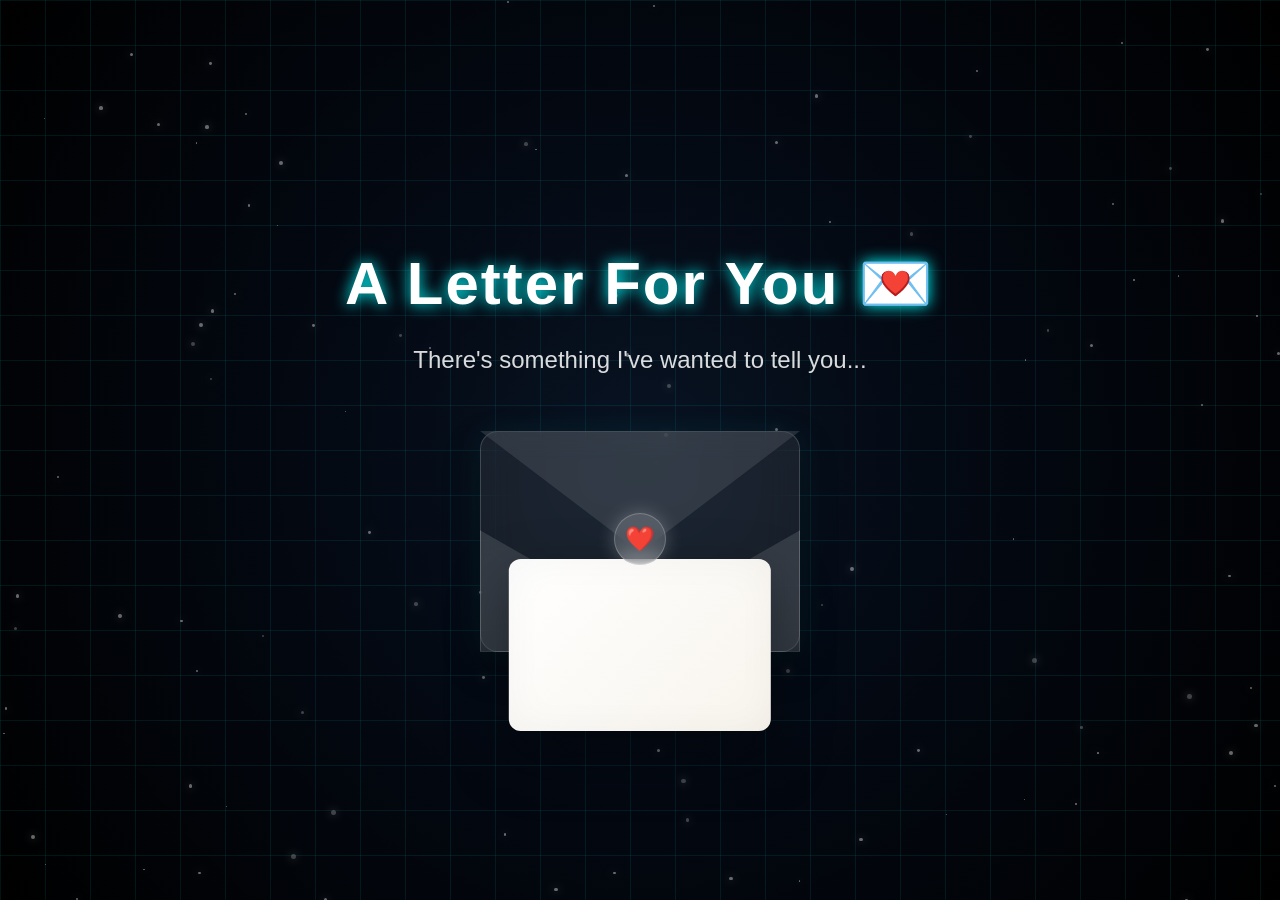
==== commit ad243317: "Update letter.html" ====
--- a/letter.html
+++ b/letter.html
@@ -16,71 +16,134 @@
 
 </head>
 
+
 <body class="letterPage">
 
-    <div class="letterBackground">
 
-        <!-- Decorative Stars -->
-        <div class="letterStars" aria-hidden="true"></div>
-
-        <!-- Intro -->
-        <div class="letterIntro">
-
-            <h1>A Letter For You 💌</h1>
-
-            <p>
-                There's something I've wanted
-                to tell you...
-            </p>
-
-           <!-- Envelope -->
-<div class="envelopeContainer">
-
-    <div class="envelope"
-         id="envelope"
-         onclick="openEnvelope()">
-
-        <div class="envelopeBack"></div>
+<div class="letterBackground">
 
 
-        <div class="letterPaper">
-
-            <div class="letterContent">
-
-                <h2>Dear SUAR,</h2>
+    <!-- Decorative Stars -->
+    <div class="letterStars" aria-hidden="true"></div>
 
 
-                <div class="letterBody">
 
-                    <div id="typewriter"></div>
+    <!-- Intro -->
+    <div class="letterIntro">
 
 
-                    <div id="cursor" class="typingCursor"></div>
+        <h1>
+            A Letter For You 💌
+        </h1>
 
 
-                    <div id="signature" class="signature">
-
-                        With love,<br>
-
-                        Rijin <span>❤️</span>
-
-                    </div>
+        <p>
+            There's something I've wanted
+            to tell you...
+        </p>
 
 
-                    <div id="finalMessage" class="finalMessage">
+
+        <!-- Envelope -->
+        <div class="envelopeContainer">
+
+
+            <div class="envelope"
+                 id="envelope"
+                 onclick="openEnvelope()">
+
+
+
+                <div class="envelopeBack"></div>
+
+
+
+                <!-- Letter Paper -->
+
+                <div class="letterPaper">
+
+
+                    <div class="letterContent">
+
+
 
                         <h2>
-                            Thank you for being you ❤️
+                            Dear SUAR,
                         </h2>
 
-                        <p>
-                            Never change.
-                        </p>
+
+
+                        <div class="letterBody">
+
+
+                            <div id="typewriter"></div>
+
+
+
+                            <div id="cursor"
+                                 class="typingCursor"></div>
+
+
+
+                            <!-- Signature -->
+
+                            <div id="signature"
+                                 class="signature">
+
+                                With love,<br>
+
+                                Rijin <span>❤️</span>
+
+                            </div>
+
+
+
+                            <!-- Final Message -->
+
+                            <div id="finalMessage"
+                                 class="finalMessage">
+
+
+                                <h2>
+                                    Thank you for being you ❤️
+                                </h2>
+
+
+                                <p>
+                                    Never change.
+                                </p>
+
+
+                            </div>
+
+
+
+                        </div>
+
 
                     </div>
 
 
                 </div>
+
+
+
+
+                <!-- Envelope Parts -->
+
+                <div class="envelopeFlap"></div>
+
+
+                <div class="envelopeFront"></div>
+
+
+
+                <div class="envelopeSeal">
+
+                    ❤️
+
+                </div>
+
 
 
             </div>
@@ -89,16 +152,19 @@
         </div>
 
 
-        <div class="envelopeFlap"></div>
-
-        <div class="envelopeFront"></div>
-
-
-        <div class="envelopeSeal">
-            ❤️
-        </div>
-
 
     </div>
 
+
+
 </div>
+
+
+
+<script src="letter.js" defer></script>
+
+
+</body>
+
+
+</html>
--- a/style.css
+++ b/style.css
@@ -2467,6 +2467,7 @@
 
 }
 
+
 /* ===========================
    EXPANDED STATE
 =========================== */
@@ -2478,7 +2479,8 @@
     left:50%;
     top:50%;
 
-    transform:translate(-50%,-50%);
+    transform:
+        translate(-50%,-50%);
 
     width:min(92vw,760px);
 
@@ -2493,6 +2495,7 @@
     z-index:9999;
 
 }
+
 
 /* ===========================
    BACK
@@ -2501,22 +2504,34 @@
 .envelopeBack{
 
     position:absolute;
+
     inset:0;
 
     border-radius:18px;
 
-    background:rgba(255,255,255,.08);
+    background:
+        rgba(255,255,255,.08);
 
     backdrop-filter:blur(18px);
+
     -webkit-backdrop-filter:blur(18px);
 
-    border:1px solid rgba(255,255,255,.18);
+    border:
+        1px solid rgba(255,255,255,.18);
+
 
     box-shadow:
+
         0 15px 35px rgba(0,0,0,.35),
+
         0 0 30px rgba(0,255,255,.08);
 
-}
+    transition:
+
+        border-radius .8s ease;
+
+}
+
 
 /* ===========================
    FRONT
@@ -2527,29 +2542,60 @@
     position:absolute;
 
     left:0;
+
     bottom:0;
 
     width:100%;
+
     height:55%;
 
-    background:rgba(255,255,255,.12);
+
+    background:
+        rgba(255,255,255,.12);
+
 
     backdrop-filter:blur(14px);
+
     -webkit-backdrop-filter:blur(14px);
 
-    border:1px solid rgba(255,255,255,.15);
+
+    border:
+        1px solid rgba(255,255,255,.15);
+
 
     clip-path:polygon(
+
         0 0,
+
         50% 75%,
+
         100% 0,
+
         100% 100%,
+
         0 100%
+
     );
 
-    transition:opacity .5s ease;
-
-}
+
+    opacity:1;
+
+
+    transition:
+
+        opacity .5s ease;
+
+}
+
+
+/* Fade front while opening */
+
+.envelope.open .envelopeFront{
+
+    opacity:.25;
+
+}
+
 
 /* ==========================================
    ENVELOPE FLAP
@@ -2560,46 +2606,96 @@
     position:absolute;
 
     top:0;
+
     left:0;
 
     width:100%;
+
     height:55%;
 
-    background:rgba(255,255,255,.10);
+
+    background:
+
+        rgba(255,255,255,.10);
+
 
     backdrop-filter:blur(14px);
+
     -webkit-backdrop-filter:blur(14px);
 
+
     clip-path:polygon(
+
         0 0,
+
         50% 100%,
+
         100% 0
+
     );
 
+
     transform-origin:top;
 
-    transform:rotateX(0deg);
+
+    transform:
+        rotateX(0deg);
+
 
     transition:
+
         transform .9s cubic-bezier(.22,.61,.36,1),
+
         opacity .5s ease;
 
+
     backface-visibility:hidden;
+
     -webkit-backface-visibility:hidden;
 
+
     z-index:6;
 
 }
 
-/* ==========================================
-   OPEN ENVELOPE FLAP
-========================================== */
+
+/* Open flap */
 
 .envelope.open .envelopeFlap{
 
-    transform:rotateX(180deg);
-
-}
+    transform:
+        rotateX(180deg);
+
+}
+
+
+/* ===========================
+   SEAL
+=========================== */
+
+.envelopeSeal{
+
+    transition:
+
+        opacity .4s ease,
+
+        transform .4s ease;
+
+}
+
+
+.envelope.open .envelopeSeal{
+
+    opacity:0;
+
+    transform:
+
+        translate(-50%,-50%)
+
+        scale(.8);
+
+}
+
 
 /* ===========================
    LETTER PAPER
@@ -2609,43 +2705,109 @@
 
     position:absolute;
 
+
     left:50%;
 
     top:58%;
 
+
     transform:
+
         translate(-50%,0);
 
+
     width:82%;
 
     height:78%;
 
+
     background:
-    linear-gradient(
-        135deg,
-        #ffffff,
-        #f8f4ed
-    );
+
+        linear-gradient(
+
+            135deg,
+
+            #ffffff,
+
+            #f8f4ed
+
+        );
+
 
     border-radius:12px;
 
+
     box-shadow:
-    0 25px 60px rgba(0,0,0,.35),
-    inset 0 0 40px rgba(0,0,0,.04);
+
+        0 25px 60px rgba(0,0,0,.35),
+
+        inset 0 0 40px rgba(0,0,0,.04);
+
 
     overflow:hidden;
 
+
     z-index:2;
 
+
     transition:
+
         transform .9s cubic-bezier(.22,.61,.36,1),
+
         width .9s ease,
+
         height .9s ease,
+
         border-radius .9s ease,
+
         box-shadow .9s ease;
 
 }
 
+/* ==========================================
+   EXPANDED LETTER PAPER POSITION
+========================================== */
+
+.envelope.expanded .letterPaper{
+
+    left:50%;
+
+    top:50%;
+
+
+    width:100%;
+
+    height:100%;
+
+
+    transform:
+        translate(-50%,-50%);
+
+
+    border-radius:22px;
+
+
+    box-shadow:
+
+        0 25px 70px rgba(0,0,0,.45);
+
+}
+
+/* ===========================
+   MOBILE ADJUSTMENT
+=========================== */
+
+@media(max-width:600px){
+
+    .envelope.expanded{
+
+        width:94vw;
+
+        height:90dvh;
+
+    }
+
+}
 /* ===========================
    PAPER TEXTURE
 =========================== */
@@ -2883,11 +3045,13 @@
 
     position:relative;
 
-    z-index:2;
+    z-index:5;
+
 
     width:100%;
 
     height:100%;
+
 
     box-sizing:border-box;
 
@@ -2924,10 +3088,34 @@
 
 
     transition:
-        opacity .7s ease;
+
+        opacity .8s ease,
+
+        transform .8s ease;
+
+
+    transform:
+        translateY(15px);
 
 
     -webkit-overflow-scrolling:touch;
+
+
+    overscroll-behavior:contain;
+
+}
+
+
+/* ===========================
+   SHOW LETTER CONTENT
+=========================== */
+
+.envelope.open .letterContent{
+
+    opacity:1;
+
+    transform:
+        translateY(0);
 
 }
 
@@ -2962,26 +3150,37 @@
     scrollbar-width:thin;
 
 }
+
+
 /* ===========================
    HEADING
 =========================== */
 
 .letterContent h2{
 
-    margin:0 0 30px;
+    margin:
+
+        0 0 30px;
+
 
     text-align:center;
 
+
     color:#1b1b1b;
 
-    font-size:clamp(28px,4vw,40px);
+
+    font-size:
+
+        clamp(28px,4vw,40px);
+
 
     font-weight:normal;
 
+
     letter-spacing:1px;
 
-}
-
+
+}
 /* ===========================
    SHOW CONTENT
 =========================== */
@@ -3040,17 +3239,59 @@
 
 }
 
+ /* ==========================================
+    TYPEWRITER
+========================================== */
+
+#typewriter{
+
+    width:100%;
+
+    white-space:pre-wrap;
+
+    word-break:break-word;
+
+    overflow-wrap:anywhere;
+
+}
+
+
 /* ==========================================
-   TYPEWRITER
+   TYPEWRITER PARAGRAPHS
 ========================================== */
 
-#typewriter{
+#typewriter p{
+
+    margin:
+
+        0 0 28px;
+
 
     white-space:pre-wrap;
 
+
     word-break:break-word;
 
-    overflow-wrap:break-word;
+
+    overflow-wrap:anywhere;
+
+}
+
+
+/* First paragraph */
+
+#typewriter p:first-child{
+
+    margin-top:0;
+
+}
+
+
+/* Last paragraph */
+
+#typewriter p:last-child{
+
+    margin-bottom:10px;
 
 }
 
@@ -3063,37 +3304,75 @@
 
     display:inline-block;
 
+
     width:3px;
 
+
     height:1.2em;
 
+
     margin-left:5px;
 
+
     background:#2b2b2b;
 
+
     vertical-align:middle;
 
+
     border-radius:2px;
 
+
     animation:
+
         cursorBlink .8s infinite;
 
 }
 
 
-/* Cursor glow on dark screens */
+/* ==========================================
+   CURSOR ANIMATION
+========================================== */
 
 @keyframes cursorBlink{
 
+
     0%,100%{
 
         opacity:1;
 
     }
 
+
     50%{
 
         opacity:0;
+
+    }
+
+}
+
+
+/* ==========================================
+   MOBILE OPTIMIZATION
+========================================== */
+
+@media(max-width:600px){
+
+    #typewriter p{
+
+        margin-bottom:22px;
+
+        line-height:1.8;
+
+    }
+
+
+    .typingCursor{
+
+        height:1.1em;
+
+        width:2px;
 
     }
 
@@ -3495,3 +3774,233 @@
     }
 
 }
+
+/* ==========================================
+   FINAL MESSAGE
+========================================== */
+
+.finalMessage{
+
+    margin-top:40px;
+
+    text-align:center;
+
+
+    opacity:0;
+
+    transform:
+        translateY(25px);
+
+
+    transition:
+
+        opacity 1.5s ease,
+
+        transform 1.5s ease;
+
+
+    pointer-events:none;
+
+}
+
+
+/* When revealed */
+
+.finalMessage.show{
+
+    opacity:1;
+
+    transform:
+        translateY(0);
+
+}
+
+
+/* Heading */
+
+.finalMessage h2{
+
+    margin:0 0 15px;
+
+
+    color:#2b2b2b;
+
+
+    font-family:
+
+        Georgia,
+
+        "Times New Roman",
+
+        serif;
+
+
+    font-size:
+
+        clamp(22px,4vw,36px);
+
+
+    line-height:1.4;
+
+
+}
+
+
+/* Sub text */
+
+.finalMessage p{
+
+    margin:0;
+
+
+    color:#555;
+
+
+    font-family:
+
+        Georgia,
+
+        serif;
+
+
+    font-size:
+
+        clamp(16px,2vw,22px);
+
+}
+
+
+/* Heart glow */
+
+.finalMessage h2::first-letter{
+
+    text-shadow:
+
+        0 0 10px rgba(255,80,120,.5),
+
+        0 0 25px rgba(255,80,120,.35);
+
+}
+
+
+
+/* iPhone adjustment */
+
+@media(max-width:600px){
+
+    .finalMessage{
+
+        margin-top:30px;
+
+    }
+
+
+    .finalMessage h2{
+
+        font-size:24px;
+
+    }
+
+}
+
+/* ==========================================
+   FINAL CINEMATIC ENDING
+========================================== */
+
+.letterPage.endingMode{
+
+    background:
+        radial-gradient(
+            circle at center,
+            #243b55 0%,
+            #0b1626 45%,
+            #000 100%
+        );
+
+}
+
+
+/* ==========================================
+   LETTER GLOW
+========================================== */
+
+.letterPage.endingMode .letterPaper{
+
+    box-shadow:
+
+        0 0 40px rgba(255,255,255,.25),
+
+        0 25px 70px rgba(0,0,0,.45);
+
+}
+
+
+/* ==========================================
+   SLOW BREATHING GLOW
+========================================== */
+
+.letterPage.endingMode .letterContent{
+
+    animation:
+        letterGlow 4s ease-in-out infinite;
+
+}
+
+
+@keyframes letterGlow{
+
+
+    0%,100%{
+
+        filter:
+            brightness(1);
+
+    }
+
+
+    50%{
+
+        filter:
+            brightness(1.05);
+
+    }
+
+}
+
+/* ==========================================
+   FINAL LETTER GLOW
+========================================== */
+
+.letterPaper.finalGlow{
+
+    animation:
+
+        finalPaperGlow 4s ease-in-out infinite;
+
+}
+
+
+@keyframes finalPaperGlow{
+
+    0%,100%{
+
+        box-shadow:
+
+        0 0 40px rgba(255,255,255,.25),
+
+        0 25px 70px rgba(0,0,0,.45);
+
+    }
+
+
+    50%{
+
+        box-shadow:
+
+        0 0 70px rgba(255,220,180,.45),
+
+        0 25px 90px rgba(0,0,0,.5);
+
+    }
+
+}
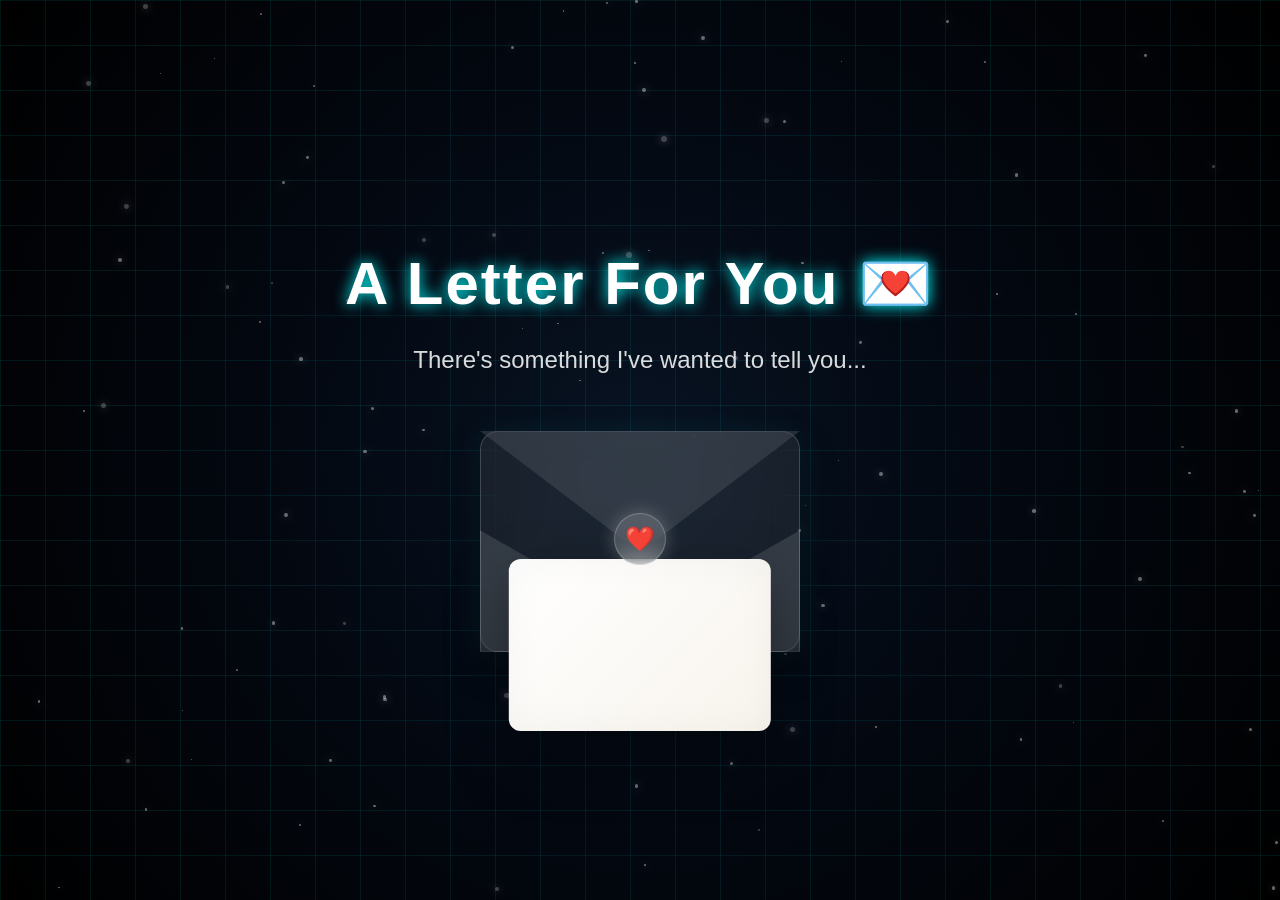
==== commit f26007de: "Update letter.html" ====
--- a/letter.html
+++ b/letter.html
@@ -50,21 +50,22 @@
 
             <div class="envelope"
                  id="envelope"
+                 role="button"
+                 aria-label="Open letter envelope"
                  onclick="openEnvelope()">
 
 
 
+                <!-- Back of envelope -->
                 <div class="envelopeBack"></div>
 
 
 
-                <!-- Letter Paper -->
-
+                <!-- Letter -->
                 <div class="letterPaper">
 
 
                     <div class="letterContent">
-
 
 
                         <h2>
@@ -81,11 +82,10 @@
 
 
                             <div id="cursor"
-                                 class="typingCursor"></div>
+                                 class="typingCursor">
+                            </div>
 
 
-
-                            <!-- Signature -->
 
                             <div id="signature"
                                  class="signature">
@@ -98,21 +98,16 @@
 
 
 
-                            <!-- Final Message -->
-
                             <div id="finalMessage"
                                  class="finalMessage">
-
 
                                 <h2>
                                     Thank you for being you ❤️
                                 </h2>
 
-
                                 <p>
                                     Never change.
                                 </p>
-
 
                             </div>
 
@@ -128,20 +123,19 @@
 
 
 
-
-                <!-- Envelope Parts -->
-
+                <!-- Envelope flap -->
                 <div class="envelopeFlap"></div>
 
 
+
+                <!-- Envelope front -->
                 <div class="envelopeFront"></div>
 
 
 
+                <!-- Seal -->
                 <div class="envelopeSeal">
-
                     ❤️
-
                 </div>
 
 
